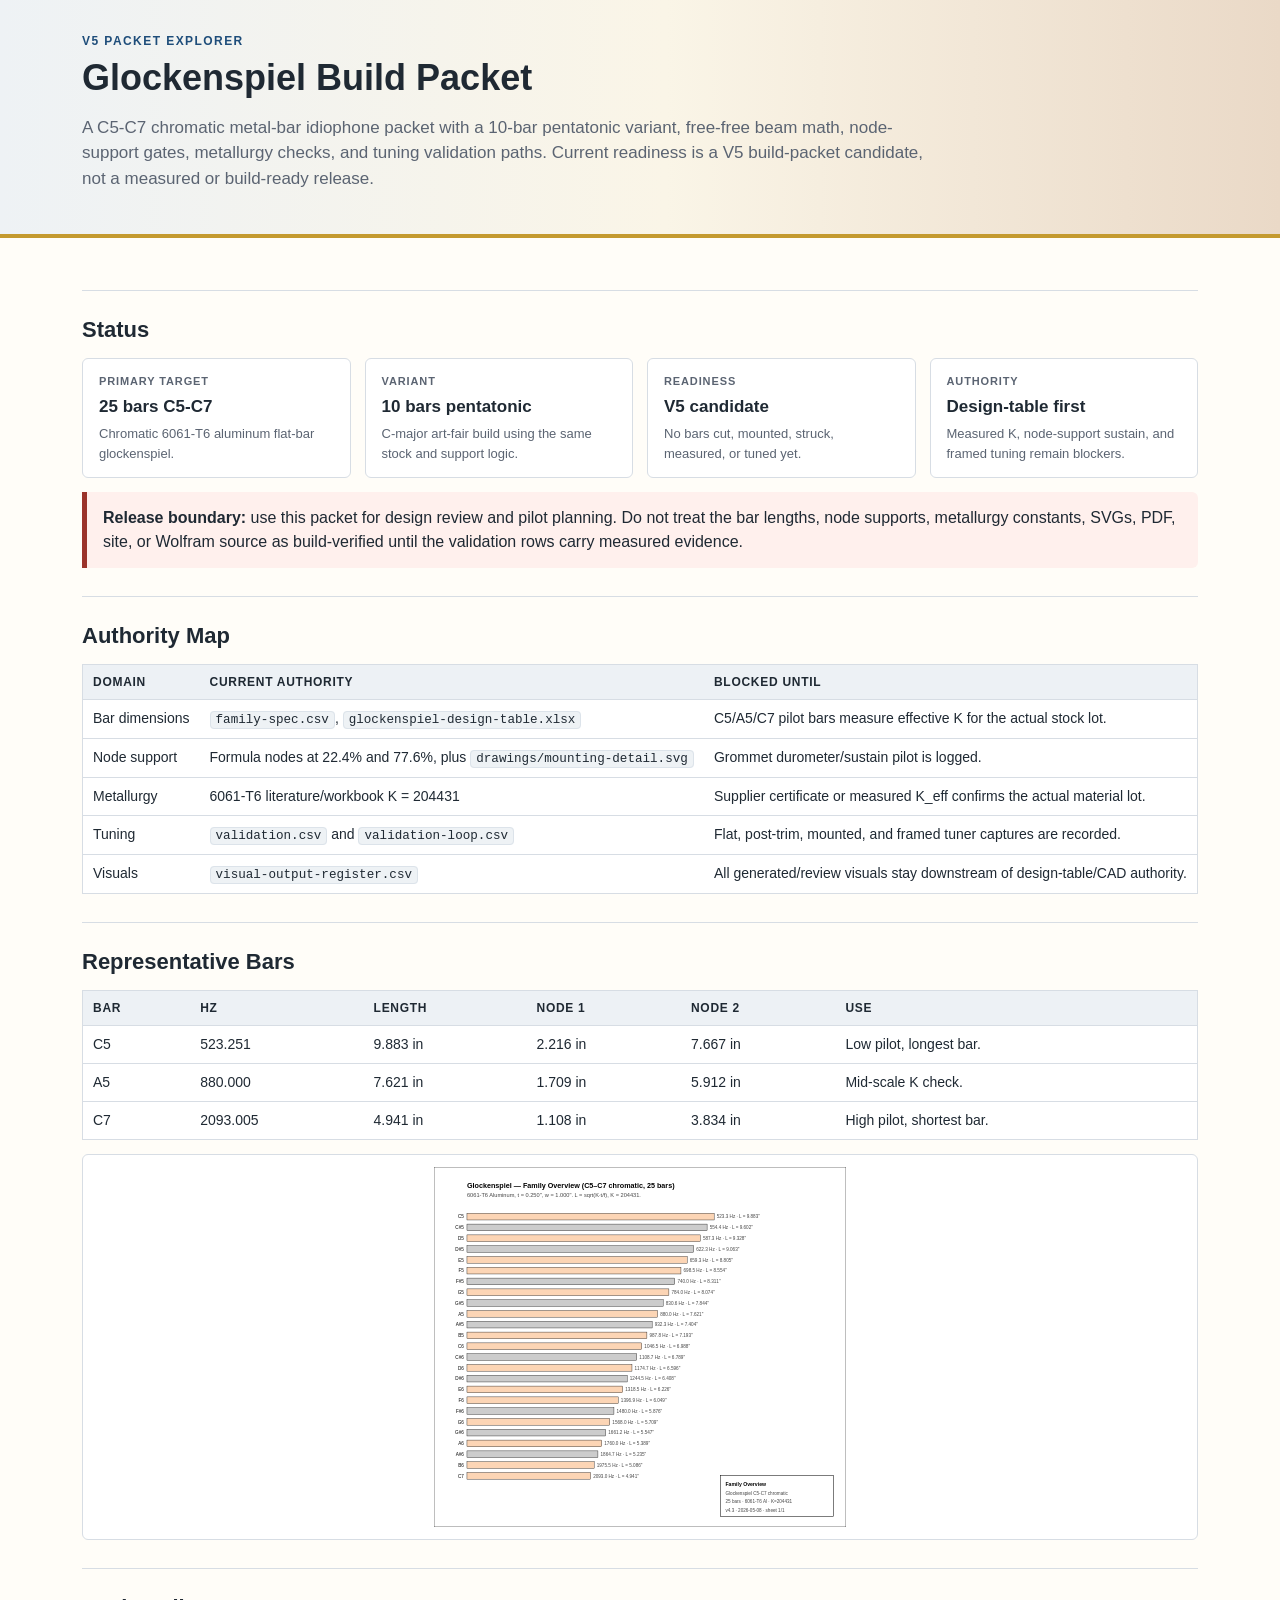
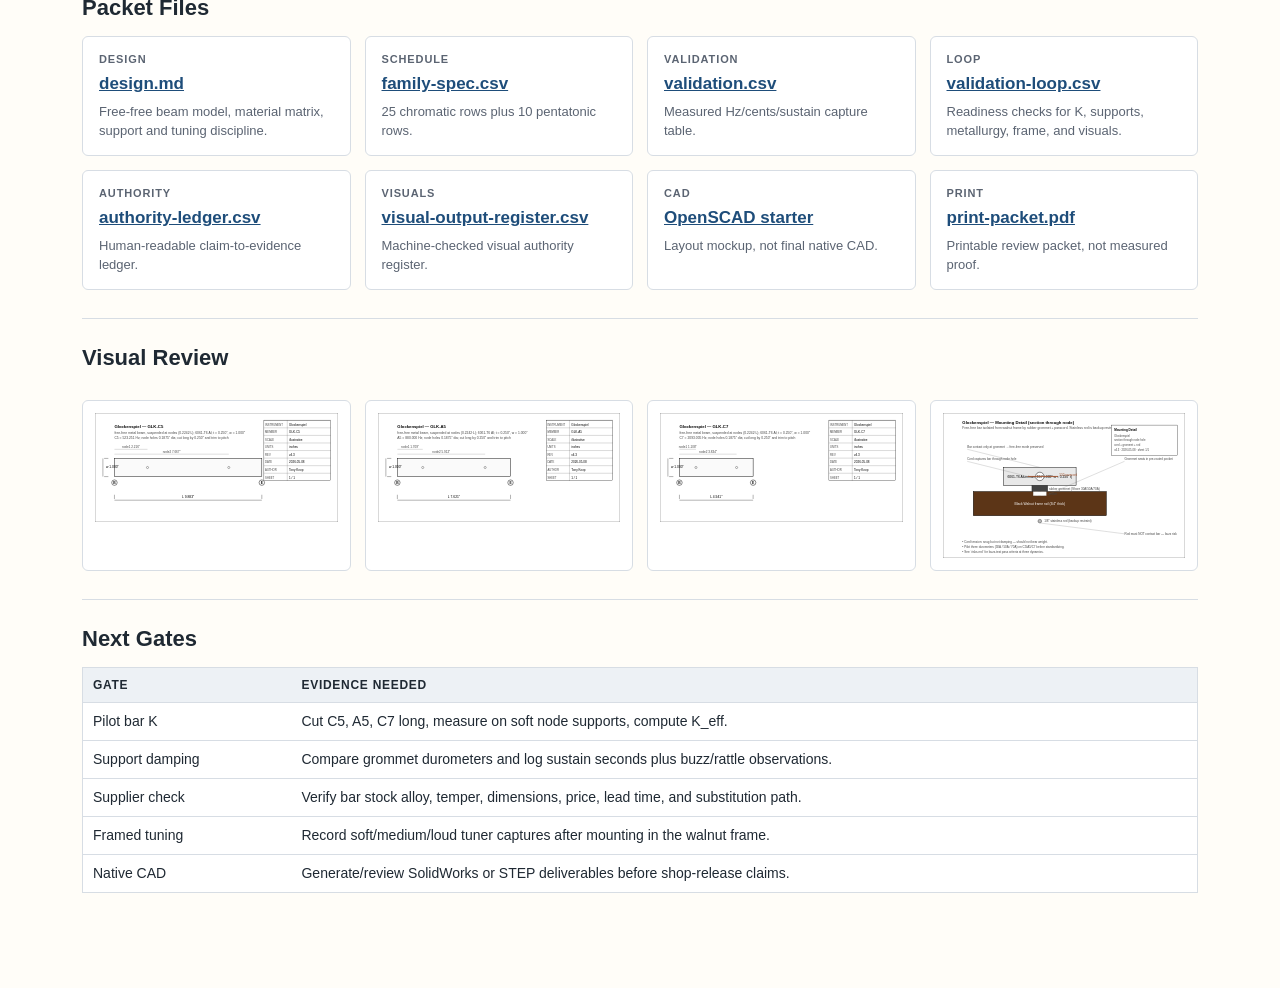
==== explorer.html @ 5a08bd60 "Add glockenspiel V5 explorer gates" ====
<!doctype html>
<html lang="en">
<head>
<meta charset="utf-8">
<meta name="viewport" content="width=device-width, initial-scale=1">
<title>Glockenspiel V5 Packet Explorer</title>
<style>
:root {
  --ink: #1f2933;
  --muted: #5b6472;
  --paper: #fffdf8;
  --panel: #ffffff;
  --line: #d7dde4;
  --blue: #1e4d7a;
  --gold: #c49a2f;
  --block: #9b332b;
}
* { box-sizing: border-box; }
body { margin: 0; background: var(--paper); color: var(--ink); font-family: Arial, Helvetica, sans-serif; line-height: 1.5; }
header { border-bottom: 4px solid var(--gold); background: linear-gradient(90deg, #eef2f5, #faf5e7 52%, #ead9c7); }
.hero { max-width: 1160px; margin: 0 auto; padding: 32px 22px 26px; }
.eyebrow { color: var(--blue); font-size: 12px; font-weight: 700; letter-spacing: .12em; text-transform: uppercase; }
h1 { margin: 8px 0 10px; font-size: 36px; line-height: 1.1; }
.lede { max-width: 860px; color: var(--muted); font-size: 17px; }
main { max-width: 1160px; margin: 0 auto; padding: 24px 22px 56px; }
section { margin-top: 28px; padding-top: 22px; border-top: 1px solid var(--line); }
h2 { margin: 0 0 12px; font-size: 22px; }
.grid { display: grid; grid-template-columns: repeat(auto-fit, minmax(240px, 1fr)); gap: 14px; }
.card { background: var(--panel); border: 1px solid var(--line); border-radius: 6px; padding: 14px 16px; }
.k { color: var(--muted); font-size: 11px; font-weight: 700; letter-spacing: .08em; text-transform: uppercase; }
.v { margin-top: 4px; font-size: 17px; font-weight: 700; }
.sub { display: block; margin-top: 5px; color: var(--muted); font-size: 13px; font-weight: 400; }
.callout { background: #fff7e4; border-left: 5px solid var(--gold); padding: 14px 16px; border-radius: 0 6px 6px 0; }
.block { border-left-color: var(--block); background: #fff0ed; }
table { width: 100%; border-collapse: collapse; background: var(--panel); border: 1px solid var(--line); }
th, td { padding: 8px 10px; border-bottom: 1px solid var(--line); text-align: left; vertical-align: top; font-size: 14px; }
th { background: #edf1f5; color: var(--ink); font-size: 12px; letter-spacing: .06em; text-transform: uppercase; }
code { background: #eef2f5; border: 1px solid #dce3ea; border-radius: 4px; padding: 1px 5px; font-size: .9em; }
a { color: var(--blue); }
.art { margin-top: 14px; background: var(--panel); border: 1px solid var(--line); border-radius: 6px; padding: 12px; }
.art img { display: block; width: 100%; max-height: 360px; object-fit: contain; }
@media (max-width: 720px) { h1 { font-size: 28px; } }
</style>
</head>
<body>
<header>
  <div class="hero">
    <div class="eyebrow">V5 packet explorer</div>
    <h1>Glockenspiel Build Packet</h1>
    <p class="lede">A C5-C7 chromatic metal-bar idiophone packet with a 10-bar pentatonic variant, free-free beam math, node-support gates, metallurgy checks, and tuning validation paths. Current readiness is a V5 build-packet candidate, not a measured or build-ready release.</p>
  </div>
</header>

<main>
  <section>
    <h2>Status</h2>
    <div class="grid">
      <div class="card"><div class="k">Primary target</div><div class="v">25 bars C5-C7<span class="sub">Chromatic 6061-T6 aluminum flat-bar glockenspiel.</span></div></div>
      <div class="card"><div class="k">Variant</div><div class="v">10 bars pentatonic<span class="sub">C-major art-fair build using the same stock and support logic.</span></div></div>
      <div class="card"><div class="k">Readiness</div><div class="v">V5 candidate<span class="sub">No bars cut, mounted, struck, measured, or tuned yet.</span></div></div>
      <div class="card"><div class="k">Authority</div><div class="v">Design-table first<span class="sub">Measured K, node-support sustain, and framed tuning remain blockers.</span></div></div>
    </div>
    <div class="callout block" style="margin-top:14px">
      <strong>Release boundary:</strong> use this packet for design review and pilot planning. Do not treat the bar lengths, node supports, metallurgy constants, SVGs, PDF, site, or Wolfram source as build-verified until the validation rows carry measured evidence.
    </div>
  </section>

  <section>
    <h2>Authority Map</h2>
    <table>
      <thead><tr><th>Domain</th><th>Current authority</th><th>Blocked until</th></tr></thead>
      <tbody>
        <tr><td>Bar dimensions</td><td><code>family-spec.csv</code>, <code>glockenspiel-design-table.xlsx</code></td><td>C5/A5/C7 pilot bars measure effective K for the actual stock lot.</td></tr>
        <tr><td>Node support</td><td>Formula nodes at 22.4% and 77.6%, plus <code>drawings/mounting-detail.svg</code></td><td>Grommet durometer/sustain pilot is logged.</td></tr>
        <tr><td>Metallurgy</td><td>6061-T6 literature/workbook K = 204431</td><td>Supplier certificate or measured K_eff confirms the actual material lot.</td></tr>
        <tr><td>Tuning</td><td><code>validation.csv</code> and <code>validation-loop.csv</code></td><td>Flat, post-trim, mounted, and framed tuner captures are recorded.</td></tr>
        <tr><td>Visuals</td><td><code>visual-output-register.csv</code></td><td>All generated/review visuals stay downstream of design-table/CAD authority.</td></tr>
      </tbody>
    </table>
  </section>

  <section>
    <h2>Representative Bars</h2>
    <table>
      <thead><tr><th>Bar</th><th>Hz</th><th>Length</th><th>Node 1</th><th>Node 2</th><th>Use</th></tr></thead>
      <tbody>
        <tr><td>C5</td><td>523.251</td><td>9.883 in</td><td>2.216 in</td><td>7.667 in</td><td>Low pilot, longest bar.</td></tr>
        <tr><td>A5</td><td>880.000</td><td>7.621 in</td><td>1.709 in</td><td>5.912 in</td><td>Mid-scale K check.</td></tr>
        <tr><td>C7</td><td>2093.005</td><td>4.941 in</td><td>1.108 in</td><td>3.834 in</td><td>High pilot, shortest bar.</td></tr>
      </tbody>
    </table>
    <div class="art"><img src="drawings/family-overview.svg" alt="Glockenspiel family overview drawing"></div>
  </section>

  <section>
    <h2>Packet Files</h2>
    <div class="grid">
      <div class="card"><div class="k">Design</div><div class="v"><a href="design.md">design.md</a><span class="sub">Free-free beam model, material matrix, support and tuning discipline.</span></div></div>
      <div class="card"><div class="k">Schedule</div><div class="v"><a href="family-spec.csv">family-spec.csv</a><span class="sub">25 chromatic rows plus 10 pentatonic rows.</span></div></div>
      <div class="card"><div class="k">Validation</div><div class="v"><a href="validation.csv">validation.csv</a><span class="sub">Measured Hz/cents/sustain capture table.</span></div></div>
      <div class="card"><div class="k">Loop</div><div class="v"><a href="validation-loop.csv">validation-loop.csv</a><span class="sub">Readiness checks for K, supports, metallurgy, frame, and visuals.</span></div></div>
      <div class="card"><div class="k">Authority</div><div class="v"><a href="authority-ledger.csv">authority-ledger.csv</a><span class="sub">Human-readable claim-to-evidence ledger.</span></div></div>
      <div class="card"><div class="k">Visuals</div><div class="v"><a href="visual-output-register.csv">visual-output-register.csv</a><span class="sub">Machine-checked visual authority register.</span></div></div>
      <div class="card"><div class="k">CAD</div><div class="v"><a href="cad/glockenspiel-master.scad">OpenSCAD starter</a><span class="sub">Layout mockup, not final native CAD.</span></div></div>
      <div class="card"><div class="k">Print</div><div class="v"><a href="print-packet.pdf">print-packet.pdf</a><span class="sub">Printable review packet, not measured proof.</span></div></div>
    </div>
  </section>

  <section>
    <h2>Visual Review</h2>
    <div class="grid">
      <div class="art"><img src="drawings/GLK-C5-body.svg" alt="C5 pilot bar drawing"></div>
      <div class="art"><img src="drawings/GLK-A5-body.svg" alt="A5 pilot bar drawing"></div>
      <div class="art"><img src="drawings/GLK-C7-body.svg" alt="C7 pilot bar drawing"></div>
      <div class="art"><img src="drawings/mounting-detail.svg" alt="Node support mounting detail"></div>
    </div>
  </section>

  <section>
    <h2>Next Gates</h2>
    <table>
      <thead><tr><th>Gate</th><th>Evidence needed</th></tr></thead>
      <tbody>
        <tr><td>Pilot bar K</td><td>Cut C5, A5, C7 long, measure on soft node supports, compute K_eff.</td></tr>
        <tr><td>Support damping</td><td>Compare grommet durometers and log sustain seconds plus buzz/rattle observations.</td></tr>
        <tr><td>Supplier check</td><td>Verify bar stock alloy, temper, dimensions, price, lead time, and substitution path.</td></tr>
        <tr><td>Framed tuning</td><td>Record soft/medium/loud tuner captures after mounting in the walnut frame.</td></tr>
        <tr><td>Native CAD</td><td>Generate/review SolidWorks or STEP deliverables before shop-release claims.</td></tr>
      </tbody>
    </table>
  </section>
</main>
</body>
</html>
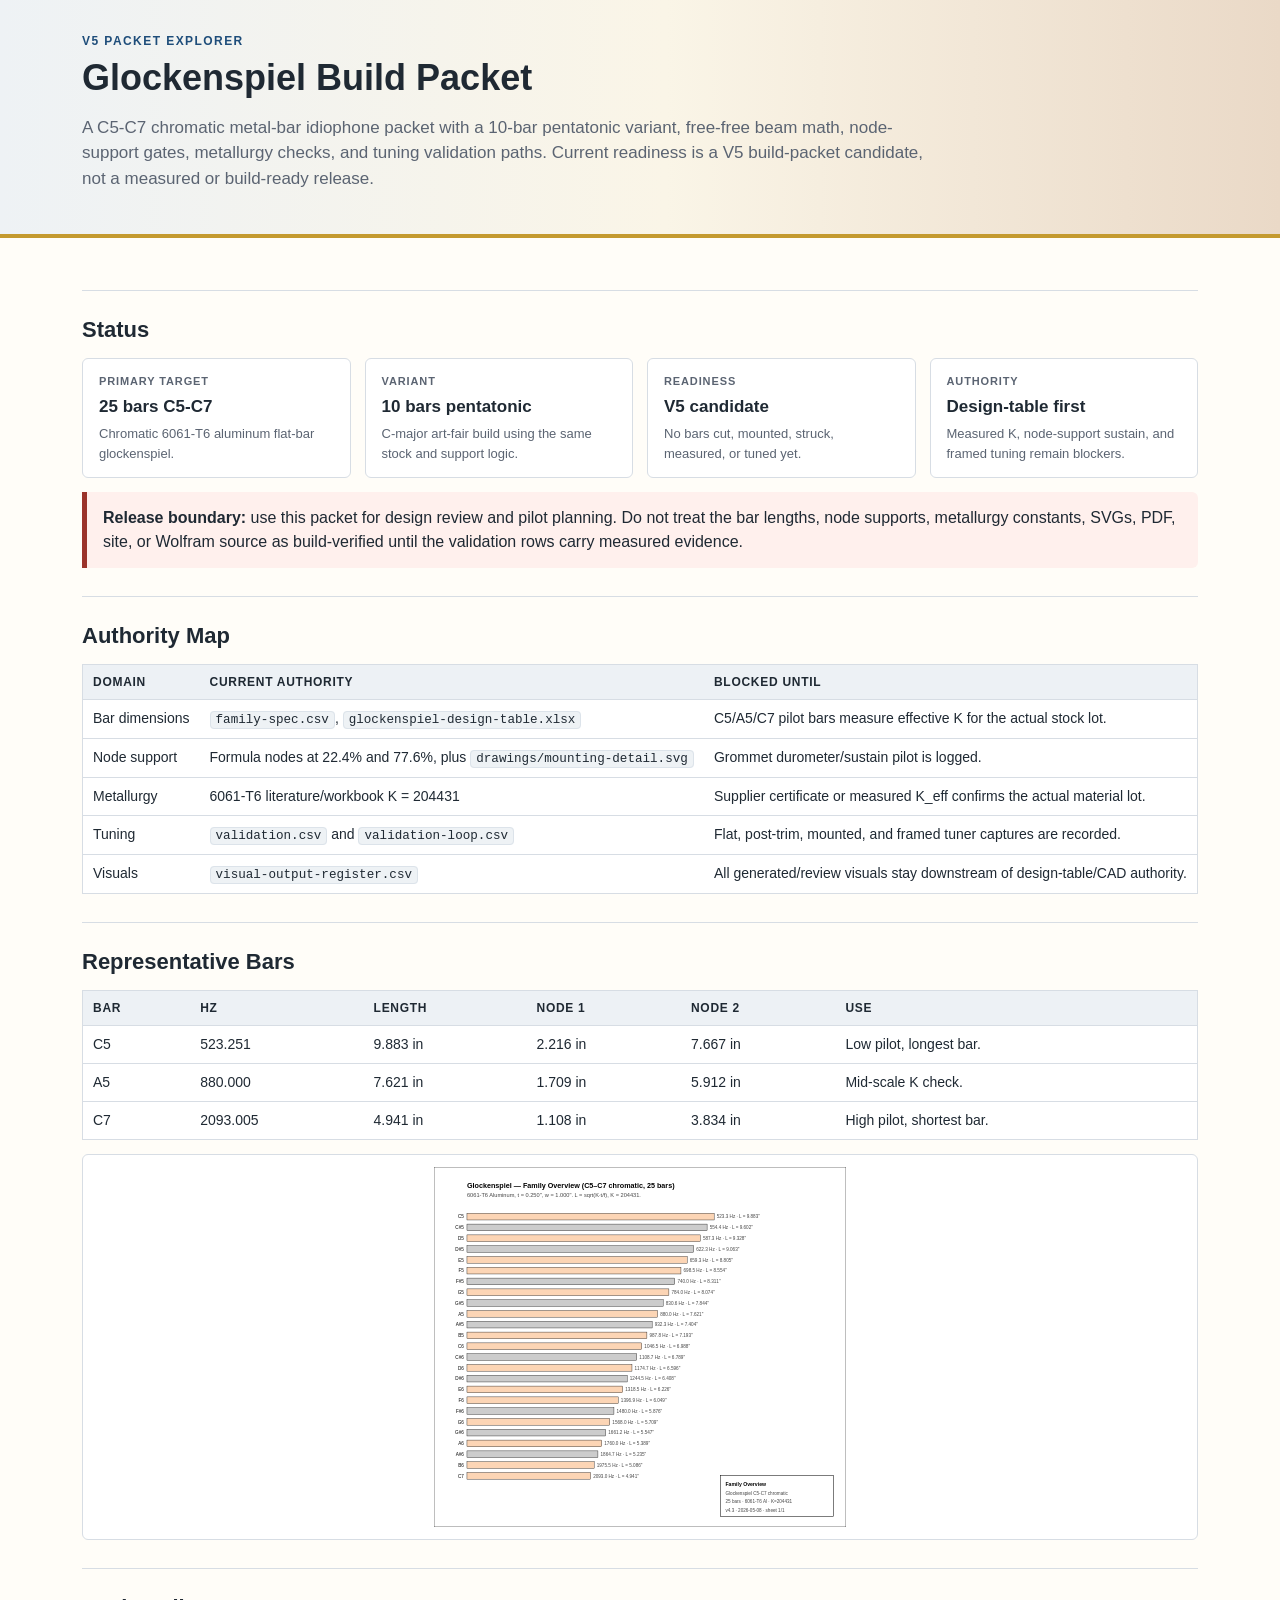
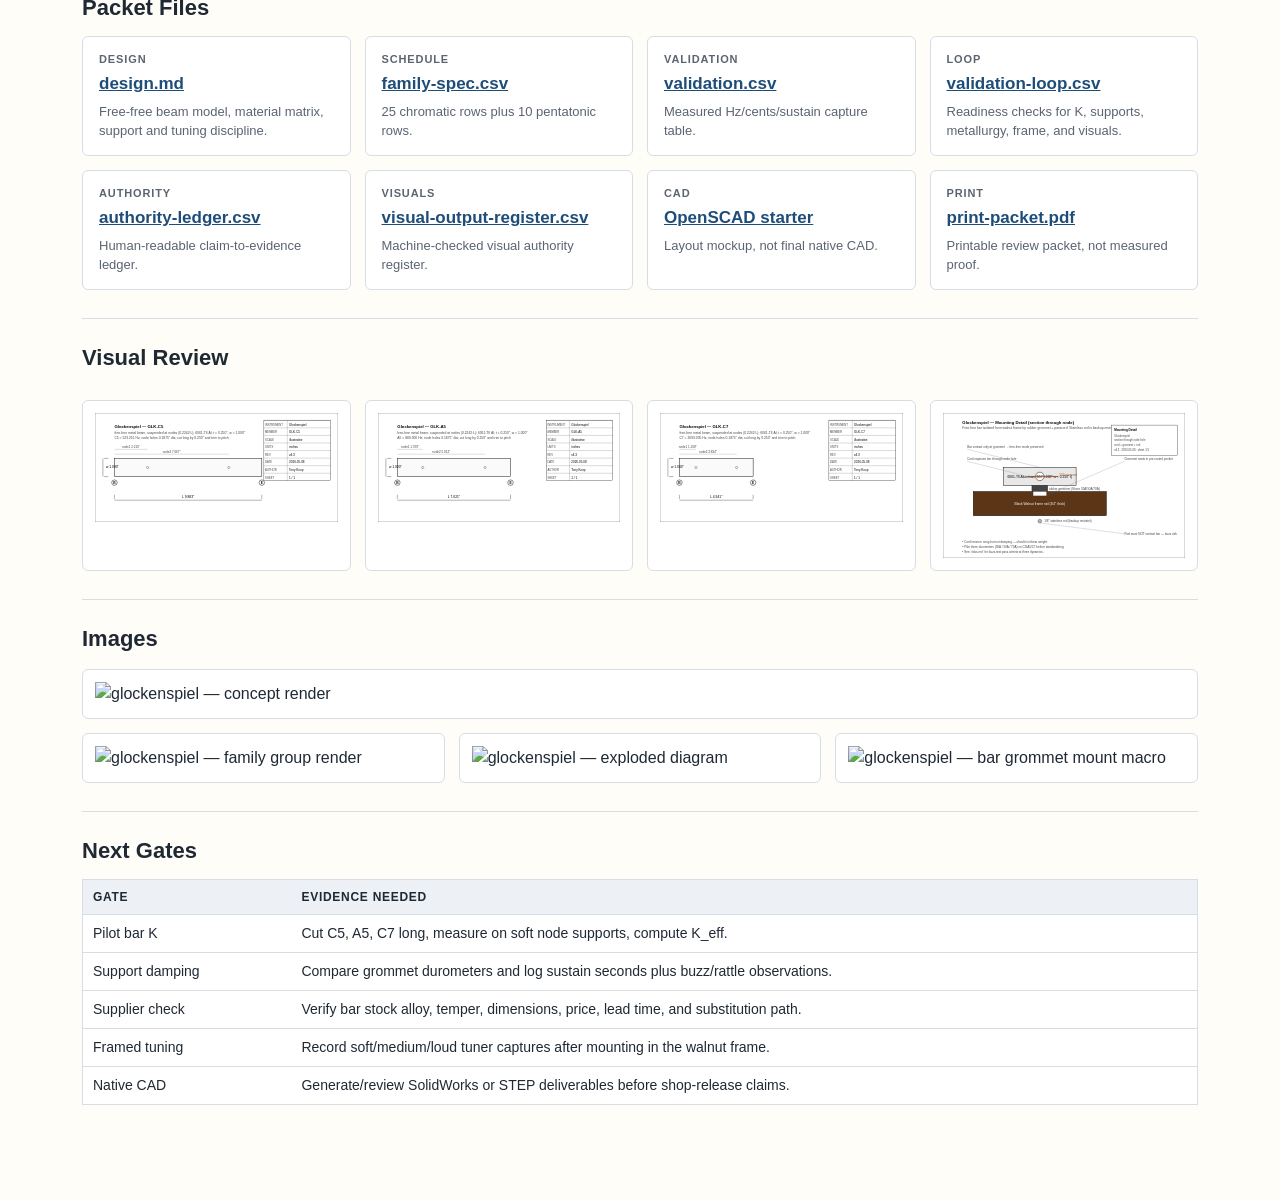
==== commit 3b7d969d: "Add image-gen concept prompt; wire explorer images Co-Authored-By: Claude Opus 4.8 (1M context) <nor" ====
--- a/explorer.html
+++ b/explorer.html
@@ -116,6 +116,16 @@
     </div>
   </section>
 
+  <section id="images">
+    <h2>Images</h2>
+    <div class="art"><img src="images/hero-render.png" alt="glockenspiel — concept render" loading="lazy"></div>
+    <div class="grid">
+      <div class="art"><img src="images/family-group.png" alt="glockenspiel — family group render" loading="lazy"></div>
+      <div class="art"><img src="images/exploded-diagram.png" alt="glockenspiel — exploded diagram" loading="lazy"></div>
+      <div class="art"><img src="images/macro/bar-grommet-mount.png" alt="glockenspiel — bar grommet mount macro" loading="lazy"></div>
+    </div>
+  </section>
+
   <section>
     <h2>Next Gates</h2>
     <table>
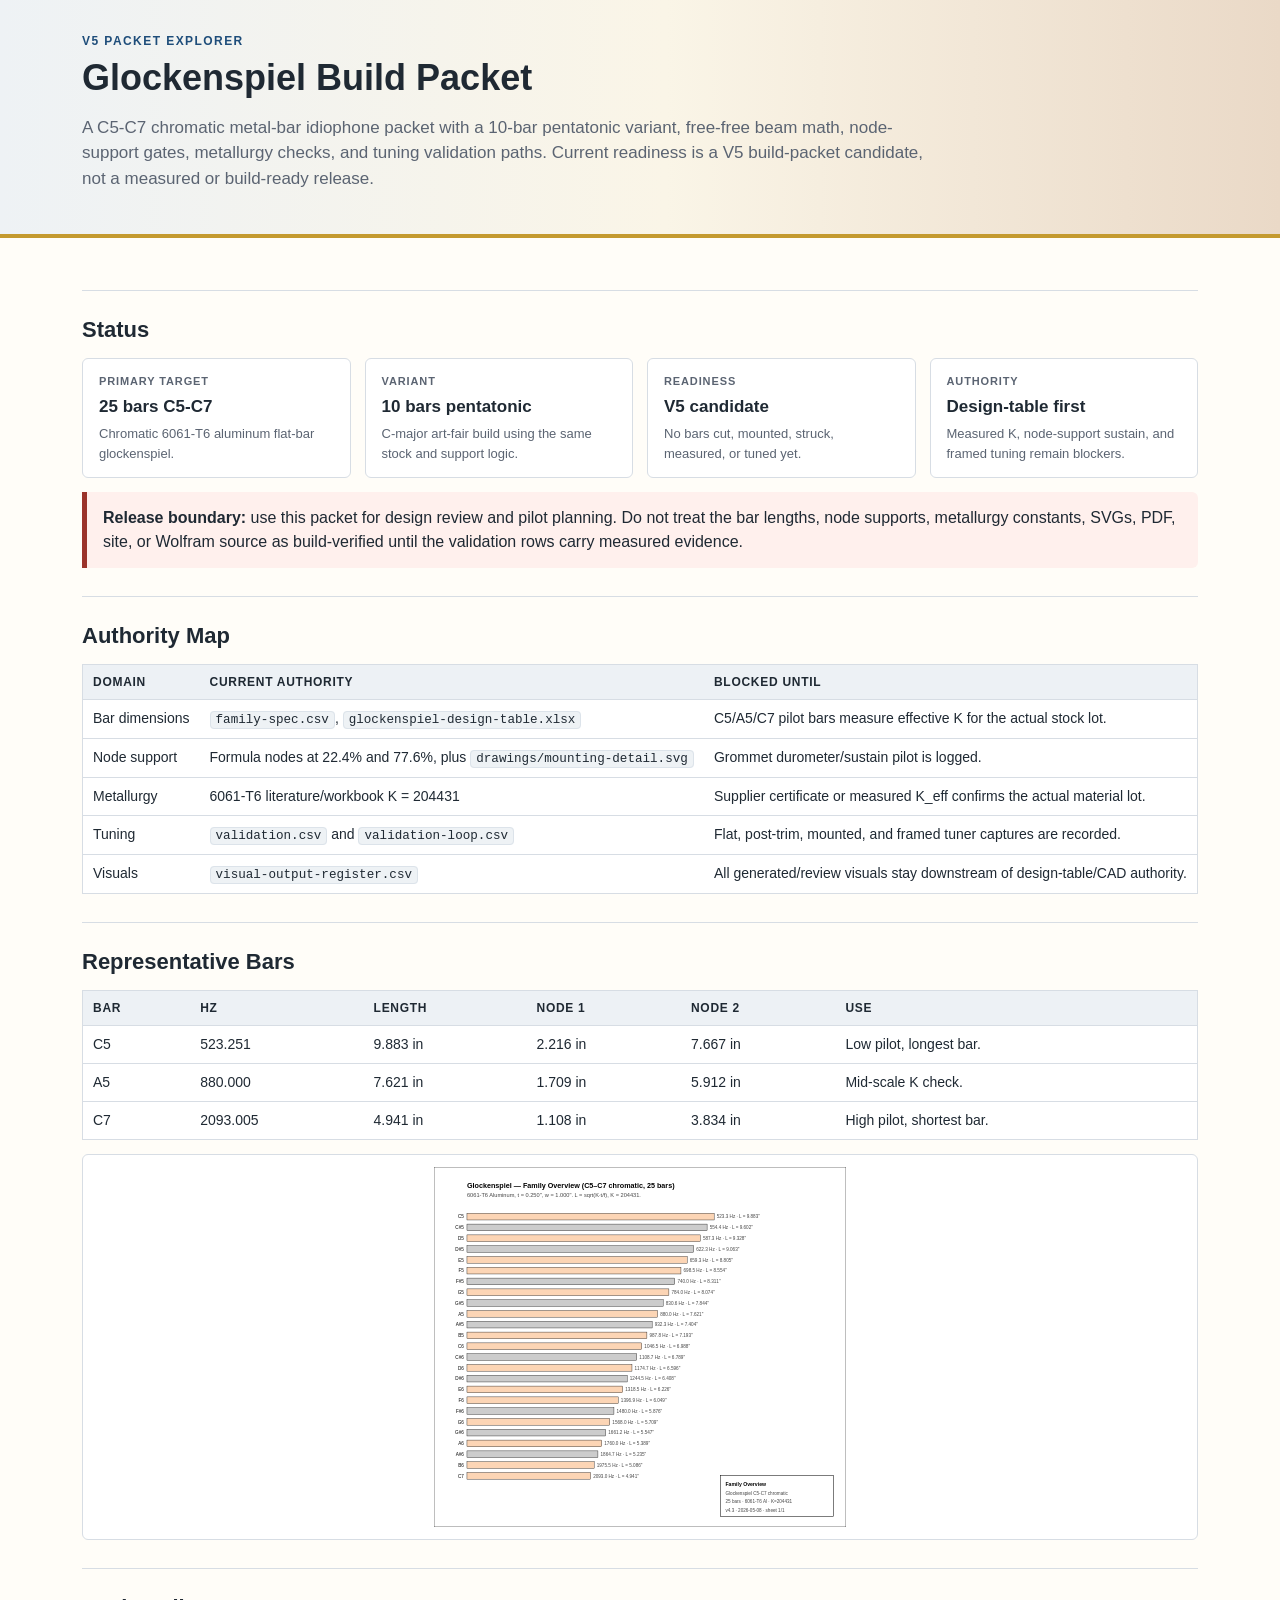
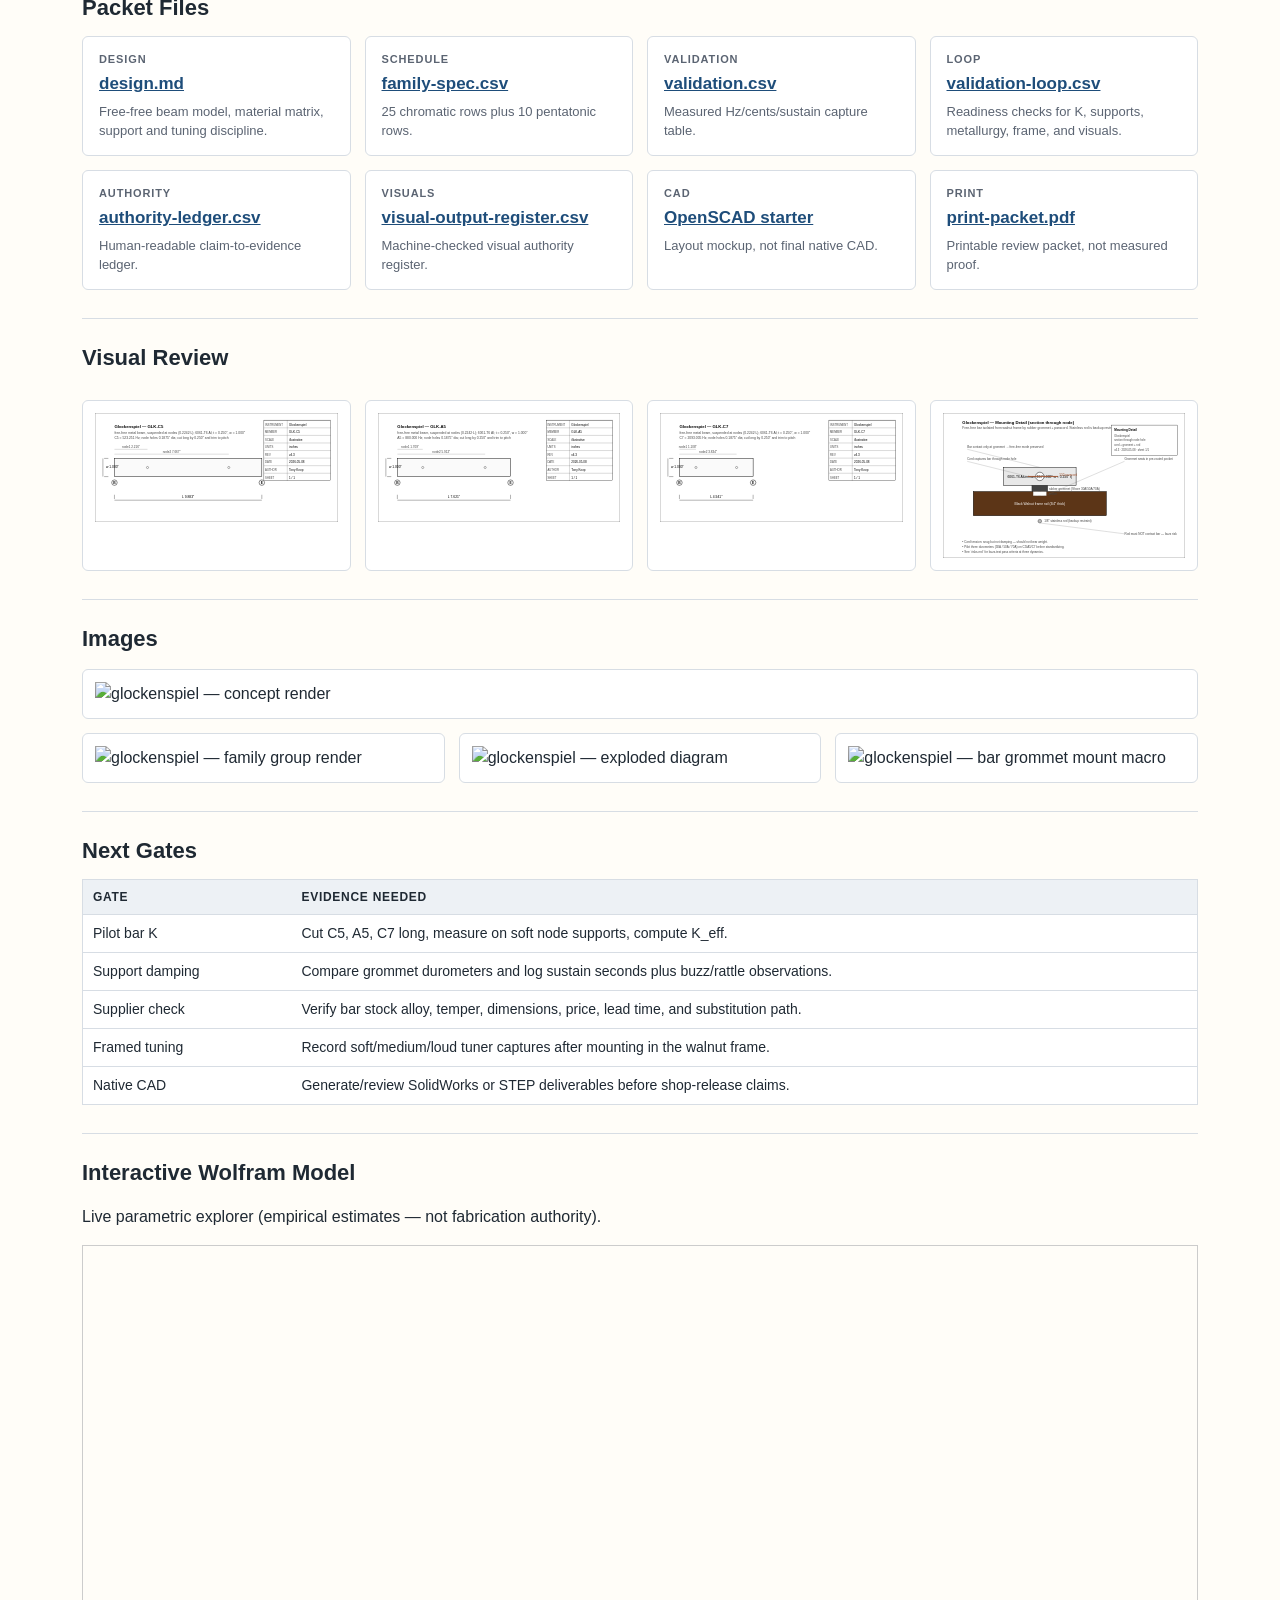
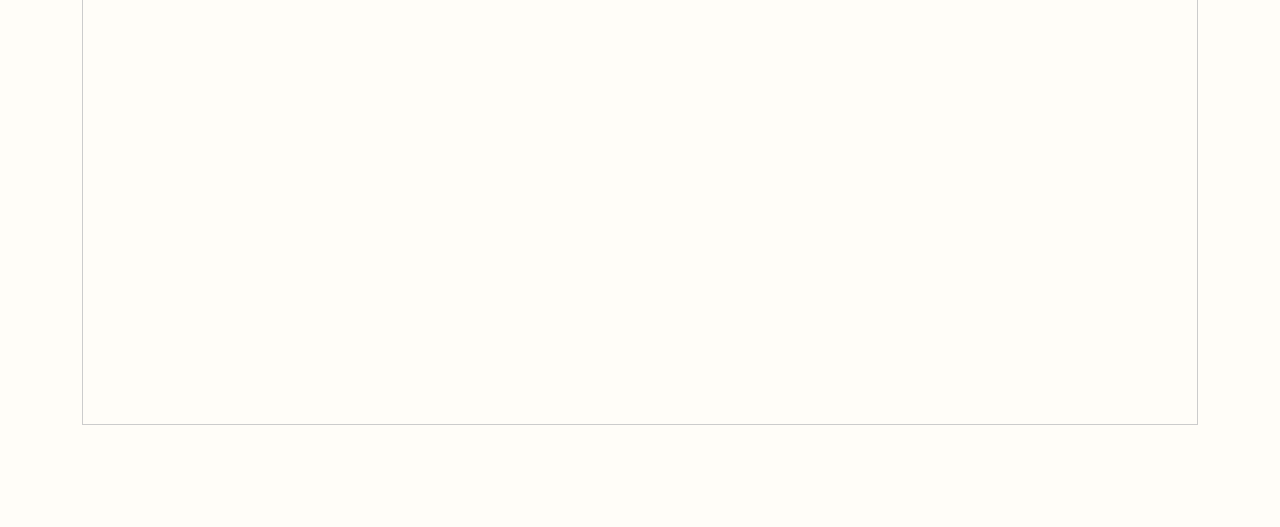
==== commit d3d1ae81: "Add deployable Wolfram interactive model + wire live explorer embed Model returns a bare Manipulate " ====
--- a/explorer.html
+++ b/explorer.html
@@ -139,6 +139,12 @@
       </tbody>
     </table>
   </section>
+
+<section id="wolfram-interactive">
+  <h2>Interactive Wolfram Model</h2>
+  <p>Live parametric explorer (empirical estimates &mdash; not fabrication authority).</p>
+  <iframe src="https://www.wolframcloud.com/obj/wrfcoin/Musical_Instruments/idiophones/glockenspiel/glockenspiel-interactive" style="width:100%;height:780px;border:1px solid #ccc;" loading="lazy"></iframe>
+</section>
 </main>
 </body>
 </html>
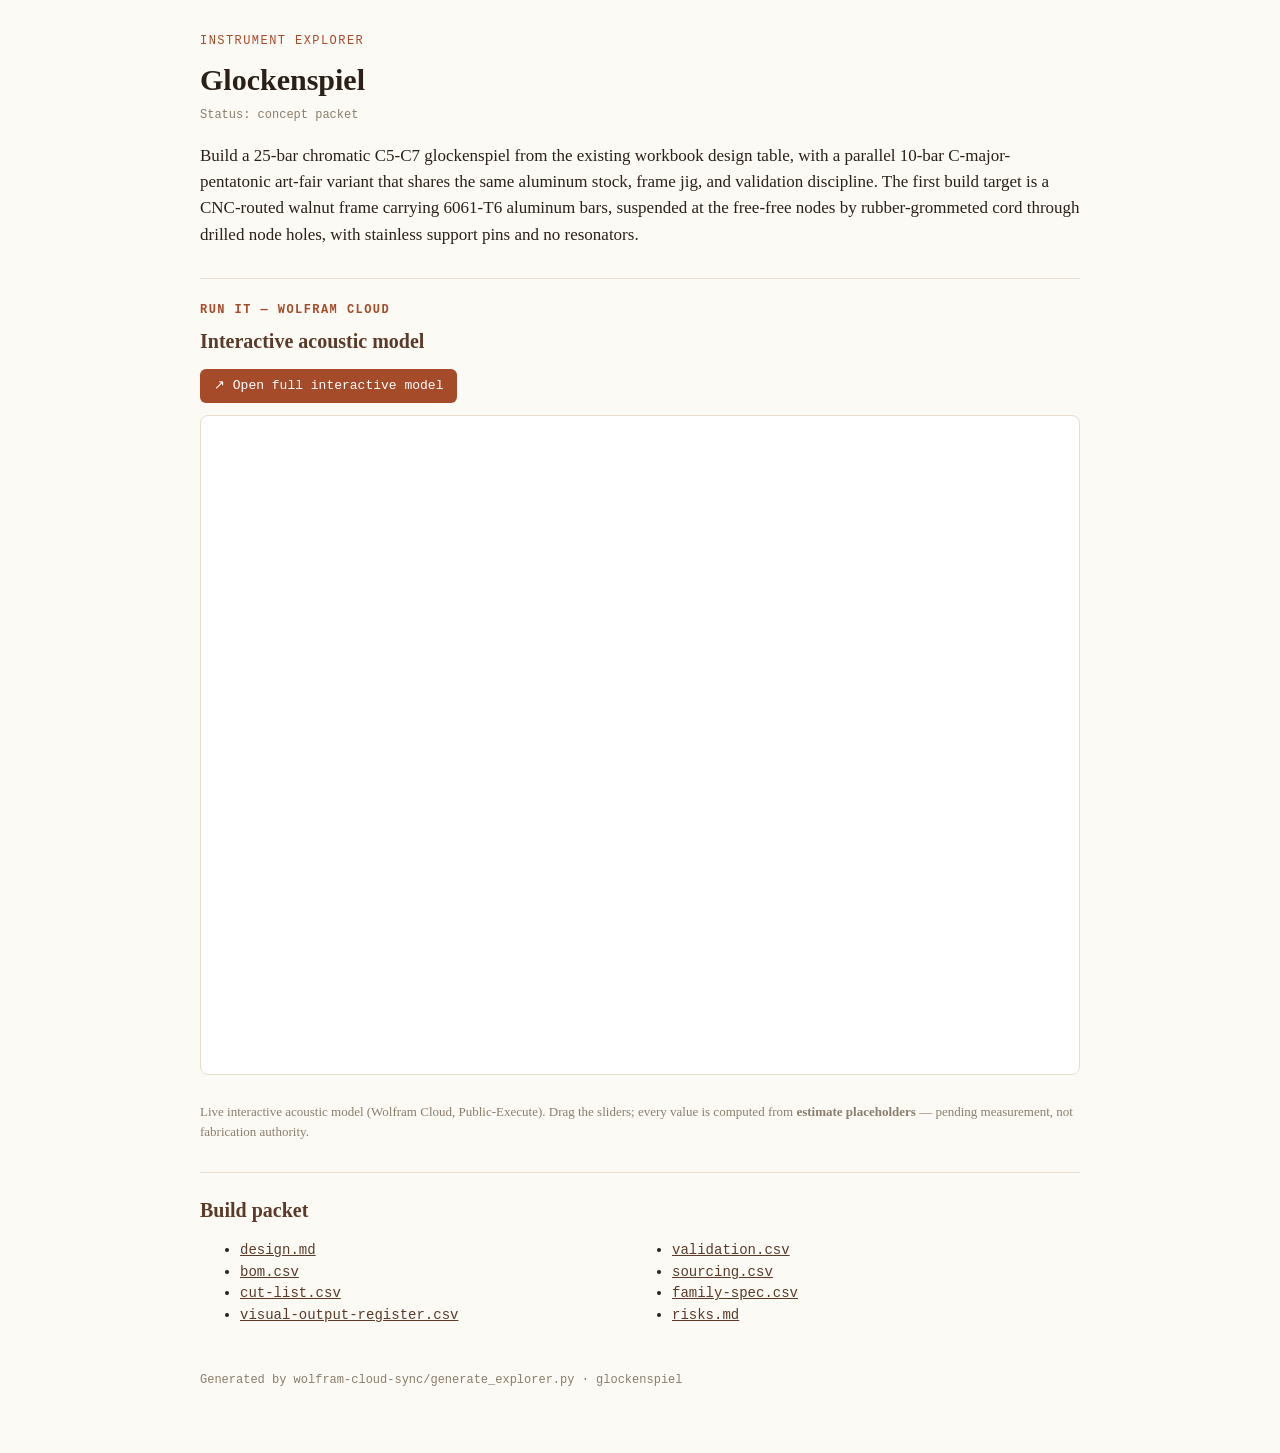
==== commit 1d42ea99: "feat: wolfram embeds + updated explorer.html (Refs #200)" ====
--- a/explorer.html
+++ b/explorer.html
@@ -1,150 +1,33 @@
 <!doctype html>
-<html lang="en">
-<head>
-<meta charset="utf-8">
+<html lang="en"><head><meta charset="utf-8">
 <meta name="viewport" content="width=device-width, initial-scale=1">
-<title>Glockenspiel V5 Packet Explorer</title>
+<title>Glockenspiel — Explorer</title>
 <style>
-:root {
-  --ink: #1f2933;
-  --muted: #5b6472;
-  --paper: #fffdf8;
-  --panel: #ffffff;
-  --line: #d7dde4;
-  --blue: #1e4d7a;
-  --gold: #c49a2f;
-  --block: #9b332b;
-}
-* { box-sizing: border-box; }
-body { margin: 0; background: var(--paper); color: var(--ink); font-family: Arial, Helvetica, sans-serif; line-height: 1.5; }
-header { border-bottom: 4px solid var(--gold); background: linear-gradient(90deg, #eef2f5, #faf5e7 52%, #ead9c7); }
-.hero { max-width: 1160px; margin: 0 auto; padding: 32px 22px 26px; }
-.eyebrow { color: var(--blue); font-size: 12px; font-weight: 700; letter-spacing: .12em; text-transform: uppercase; }
-h1 { margin: 8px 0 10px; font-size: 36px; line-height: 1.1; }
-.lede { max-width: 860px; color: var(--muted); font-size: 17px; }
-main { max-width: 1160px; margin: 0 auto; padding: 24px 22px 56px; }
-section { margin-top: 28px; padding-top: 22px; border-top: 1px solid var(--line); }
-h2 { margin: 0 0 12px; font-size: 22px; }
-.grid { display: grid; grid-template-columns: repeat(auto-fit, minmax(240px, 1fr)); gap: 14px; }
-.card { background: var(--panel); border: 1px solid var(--line); border-radius: 6px; padding: 14px 16px; }
-.k { color: var(--muted); font-size: 11px; font-weight: 700; letter-spacing: .08em; text-transform: uppercase; }
-.v { margin-top: 4px; font-size: 17px; font-weight: 700; }
-.sub { display: block; margin-top: 5px; color: var(--muted); font-size: 13px; font-weight: 400; }
-.callout { background: #fff7e4; border-left: 5px solid var(--gold); padding: 14px 16px; border-radius: 0 6px 6px 0; }
-.block { border-left-color: var(--block); background: #fff0ed; }
-table { width: 100%; border-collapse: collapse; background: var(--panel); border: 1px solid var(--line); }
-th, td { padding: 8px 10px; border-bottom: 1px solid var(--line); text-align: left; vertical-align: top; font-size: 14px; }
-th { background: #edf1f5; color: var(--ink); font-size: 12px; letter-spacing: .06em; text-transform: uppercase; }
-code { background: #eef2f5; border: 1px solid #dce3ea; border-radius: 4px; padding: 1px 5px; font-size: .9em; }
-a { color: var(--blue); }
-.art { margin-top: 14px; background: var(--panel); border: 1px solid var(--line); border-radius: 6px; padding: 12px; }
-.art img { display: block; width: 100%; max-height: 360px; object-fit: contain; }
-@media (max-width: 720px) { h1 { font-size: 28px; } }
-</style>
-</head>
-<body>
-<header>
-  <div class="hero">
-    <div class="eyebrow">V5 packet explorer</div>
-    <h1>Glockenspiel Build Packet</h1>
-    <p class="lede">A C5-C7 chromatic metal-bar idiophone packet with a 10-bar pentatonic variant, free-free beam math, node-support gates, metallurgy checks, and tuning validation paths. Current readiness is a V5 build-packet candidate, not a measured or build-ready release.</p>
-  </div>
-</header>
-
-<main>
-  <section>
-    <h2>Status</h2>
-    <div class="grid">
-      <div class="card"><div class="k">Primary target</div><div class="v">25 bars C5-C7<span class="sub">Chromatic 6061-T6 aluminum flat-bar glockenspiel.</span></div></div>
-      <div class="card"><div class="k">Variant</div><div class="v">10 bars pentatonic<span class="sub">C-major art-fair build using the same stock and support logic.</span></div></div>
-      <div class="card"><div class="k">Readiness</div><div class="v">V5 candidate<span class="sub">No bars cut, mounted, struck, measured, or tuned yet.</span></div></div>
-      <div class="card"><div class="k">Authority</div><div class="v">Design-table first<span class="sub">Measured K, node-support sustain, and framed tuning remain blockers.</span></div></div>
-    </div>
-    <div class="callout block" style="margin-top:14px">
-      <strong>Release boundary:</strong> use this packet for design review and pilot planning. Do not treat the bar lengths, node supports, metallurgy constants, SVGs, PDF, site, or Wolfram source as build-verified until the validation rows carry measured evidence.
-    </div>
-  </section>
-
-  <section>
-    <h2>Authority Map</h2>
-    <table>
-      <thead><tr><th>Domain</th><th>Current authority</th><th>Blocked until</th></tr></thead>
-      <tbody>
-        <tr><td>Bar dimensions</td><td><code>family-spec.csv</code>, <code>glockenspiel-design-table.xlsx</code></td><td>C5/A5/C7 pilot bars measure effective K for the actual stock lot.</td></tr>
-        <tr><td>Node support</td><td>Formula nodes at 22.4% and 77.6%, plus <code>drawings/mounting-detail.svg</code></td><td>Grommet durometer/sustain pilot is logged.</td></tr>
-        <tr><td>Metallurgy</td><td>6061-T6 literature/workbook K = 204431</td><td>Supplier certificate or measured K_eff confirms the actual material lot.</td></tr>
-        <tr><td>Tuning</td><td><code>validation.csv</code> and <code>validation-loop.csv</code></td><td>Flat, post-trim, mounted, and framed tuner captures are recorded.</td></tr>
-        <tr><td>Visuals</td><td><code>visual-output-register.csv</code></td><td>All generated/review visuals stay downstream of design-table/CAD authority.</td></tr>
-      </tbody>
-    </table>
-  </section>
-
-  <section>
-    <h2>Representative Bars</h2>
-    <table>
-      <thead><tr><th>Bar</th><th>Hz</th><th>Length</th><th>Node 1</th><th>Node 2</th><th>Use</th></tr></thead>
-      <tbody>
-        <tr><td>C5</td><td>523.251</td><td>9.883 in</td><td>2.216 in</td><td>7.667 in</td><td>Low pilot, longest bar.</td></tr>
-        <tr><td>A5</td><td>880.000</td><td>7.621 in</td><td>1.709 in</td><td>5.912 in</td><td>Mid-scale K check.</td></tr>
-        <tr><td>C7</td><td>2093.005</td><td>4.941 in</td><td>1.108 in</td><td>3.834 in</td><td>High pilot, shortest bar.</td></tr>
-      </tbody>
-    </table>
-    <div class="art"><img src="drawings/family-overview.svg" alt="Glockenspiel family overview drawing"></div>
-  </section>
-
-  <section>
-    <h2>Packet Files</h2>
-    <div class="grid">
-      <div class="card"><div class="k">Design</div><div class="v"><a href="design.md">design.md</a><span class="sub">Free-free beam model, material matrix, support and tuning discipline.</span></div></div>
-      <div class="card"><div class="k">Schedule</div><div class="v"><a href="family-spec.csv">family-spec.csv</a><span class="sub">25 chromatic rows plus 10 pentatonic rows.</span></div></div>
-      <div class="card"><div class="k">Validation</div><div class="v"><a href="validation.csv">validation.csv</a><span class="sub">Measured Hz/cents/sustain capture table.</span></div></div>
-      <div class="card"><div class="k">Loop</div><div class="v"><a href="validation-loop.csv">validation-loop.csv</a><span class="sub">Readiness checks for K, supports, metallurgy, frame, and visuals.</span></div></div>
-      <div class="card"><div class="k">Authority</div><div class="v"><a href="authority-ledger.csv">authority-ledger.csv</a><span class="sub">Human-readable claim-to-evidence ledger.</span></div></div>
-      <div class="card"><div class="k">Visuals</div><div class="v"><a href="visual-output-register.csv">visual-output-register.csv</a><span class="sub">Machine-checked visual authority register.</span></div></div>
-      <div class="card"><div class="k">CAD</div><div class="v"><a href="cad/glockenspiel-master.scad">OpenSCAD starter</a><span class="sub">Layout mockup, not final native CAD.</span></div></div>
-      <div class="card"><div class="k">Print</div><div class="v"><a href="print-packet.pdf">print-packet.pdf</a><span class="sub">Printable review packet, not measured proof.</span></div></div>
-    </div>
-  </section>
-
-  <section>
-    <h2>Visual Review</h2>
-    <div class="grid">
-      <div class="art"><img src="drawings/GLK-C5-body.svg" alt="C5 pilot bar drawing"></div>
-      <div class="art"><img src="drawings/GLK-A5-body.svg" alt="A5 pilot bar drawing"></div>
-      <div class="art"><img src="drawings/GLK-C7-body.svg" alt="C7 pilot bar drawing"></div>
-      <div class="art"><img src="drawings/mounting-detail.svg" alt="Node support mounting detail"></div>
-    </div>
-  </section>
-
-  <section id="images">
-    <h2>Images</h2>
-    <div class="art"><img src="images/hero-render.png" alt="glockenspiel — concept render" loading="lazy"></div>
-    <div class="grid">
-      <div class="art"><img src="images/family-group.png" alt="glockenspiel — family group render" loading="lazy"></div>
-      <div class="art"><img src="images/exploded-diagram.png" alt="glockenspiel — exploded diagram" loading="lazy"></div>
-      <div class="art"><img src="images/macro/bar-grommet-mount.png" alt="glockenspiel — bar grommet mount macro" loading="lazy"></div>
-    </div>
-  </section>
-
-  <section>
-    <h2>Next Gates</h2>
-    <table>
-      <thead><tr><th>Gate</th><th>Evidence needed</th></tr></thead>
-      <tbody>
-        <tr><td>Pilot bar K</td><td>Cut C5, A5, C7 long, measure on soft node supports, compute K_eff.</td></tr>
-        <tr><td>Support damping</td><td>Compare grommet durometers and log sustain seconds plus buzz/rattle observations.</td></tr>
-        <tr><td>Supplier check</td><td>Verify bar stock alloy, temper, dimensions, price, lead time, and substitution path.</td></tr>
-        <tr><td>Framed tuning</td><td>Record soft/medium/loud tuner captures after mounting in the walnut frame.</td></tr>
-        <tr><td>Native CAD</td><td>Generate/review SolidWorks or STEP deliverables before shop-release claims.</td></tr>
-      </tbody>
-    </table>
-  </section>
-
-<section id="wolfram-interactive">
-  <h2>Interactive Wolfram Model</h2>
-  <p>Live parametric explorer (empirical estimates &mdash; not fabrication authority).</p>
-  <iframe src="https://www.wolframcloud.com/obj/wrfcoin/Musical_Instruments/idiophones/glockenspiel/glockenspiel-interactive" style="width:100%;height:780px;border:1px solid #ccc;" loading="lazy"></iframe>
+:root{--ink:#2a2018;--walnut:#5b3a29;--accent:#a64b2a;--rule:#e7ddcc;--paper:#fcfaf5;--muted:#8a7d6b;--mono:ui-monospace,Menlo,monospace;--serif:Georgia,'Times New Roman',serif}
+*{box-sizing:border-box}body{margin:0;font-family:var(--serif);color:var(--ink);background:var(--paper);line-height:1.55}
+.wrap{max-width:920px;margin:0 auto;padding:32px 20px 64px}
+header h1{font-size:30px;margin:.2em 0 .1em}.eyebrow{font-family:var(--mono);font-size:12px;letter-spacing:.12em;text-transform:uppercase;color:var(--accent);display:block;margin-bottom:6px}
+.status{font-family:var(--mono);font-size:12px;color:var(--muted);margin:0 0 18px}
+section{margin:30px 0;padding-top:18px;border-top:1px solid var(--rule)}
+section h2{font-size:20px;color:var(--walnut);margin:.2em 0 .6em}
+p.intro{font-size:17px}
+.wf-frame{width:100%;height:660px;border:1px solid var(--rule);border-radius:8px;background:#fff;margin:6px 0}
+.wf-actions{margin:6px 0}
+.btn{display:inline-block;padding:7px 14px;border-radius:6px;text-decoration:none;font-family:var(--mono);font-size:13px;background:#efe7d8;color:var(--walnut)}
+.btn.primary{background:var(--accent);color:#fff}
+ul.files{font-family:var(--mono);font-size:14px;columns:2;gap:24px}
+ul.files a{color:var(--walnut)}
+.muted{color:var(--muted);font-size:13px}
+footer{margin-top:44px;color:var(--muted);font-size:12px;font-family:var(--mono)}
+</style></head>
+<body><div class="wrap">
+<header><span class="eyebrow">Instrument Explorer</span><h1>Glockenspiel</h1>
+<p class="status">Status: concept packet</p></header>
+<p class="intro">Build a 25-bar chromatic C5-C7 glockenspiel from the existing workbook design table, with a parallel 10-bar C-major-pentatonic art-fair variant that shares the same aluminum stock, frame jig, and validation discipline. The first build target is a CNC-routed walnut frame carrying 6061-T6 aluminum bars, suspended at the free-free nodes by rubber-grommeted cord through drilled node holes, with stainless support pins and no resonators.</p>
+<section id="wolfram"><h2><span class="eyebrow">Run it — Wolfram Cloud</span>Interactive acoustic model</h2>
+<div class="wf-actions"><a class="btn primary" href="https://www.wolframcloud.com/obj/wrfcoin/Musical_Instruments/idiophones/glockenspiel/glockenspiel-starter.wl" target="_blank" rel="noopener">&#8599; Open full interactive model</a></div><iframe class="wf-frame" src="https://www.wolframcloud.com/obj/wrfcoin/Musical_Instruments/idiophones/glockenspiel/glockenspiel-starter.wl" title="Interactive Wolfram model" loading="lazy"></iframe><p class="muted">Live interactive acoustic model (Wolfram Cloud, Public-Execute). Drag the sliders; every value is computed from <strong>estimate placeholders</strong> — pending measurement, not fabrication authority.</p>
 </section>
-</main>
-</body>
-</html>
+<section id="files"><h2>Build packet</h2>
+<ul class="files"><li><a href="design.md" target="_blank">design.md</a></li><li><a href="bom.csv" target="_blank">bom.csv</a></li><li><a href="cut-list.csv" target="_blank">cut-list.csv</a></li><li><a href="visual-output-register.csv" target="_blank">visual-output-register.csv</a></li><li><a href="validation.csv" target="_blank">validation.csv</a></li><li><a href="sourcing.csv" target="_blank">sourcing.csv</a></li><li><a href="family-spec.csv" target="_blank">family-spec.csv</a></li><li><a href="risks.md" target="_blank">risks.md</a></li></ul></section>
+<footer>Generated by wolfram-cloud-sync/generate_explorer.py · glockenspiel</footer>
+</div></body></html>
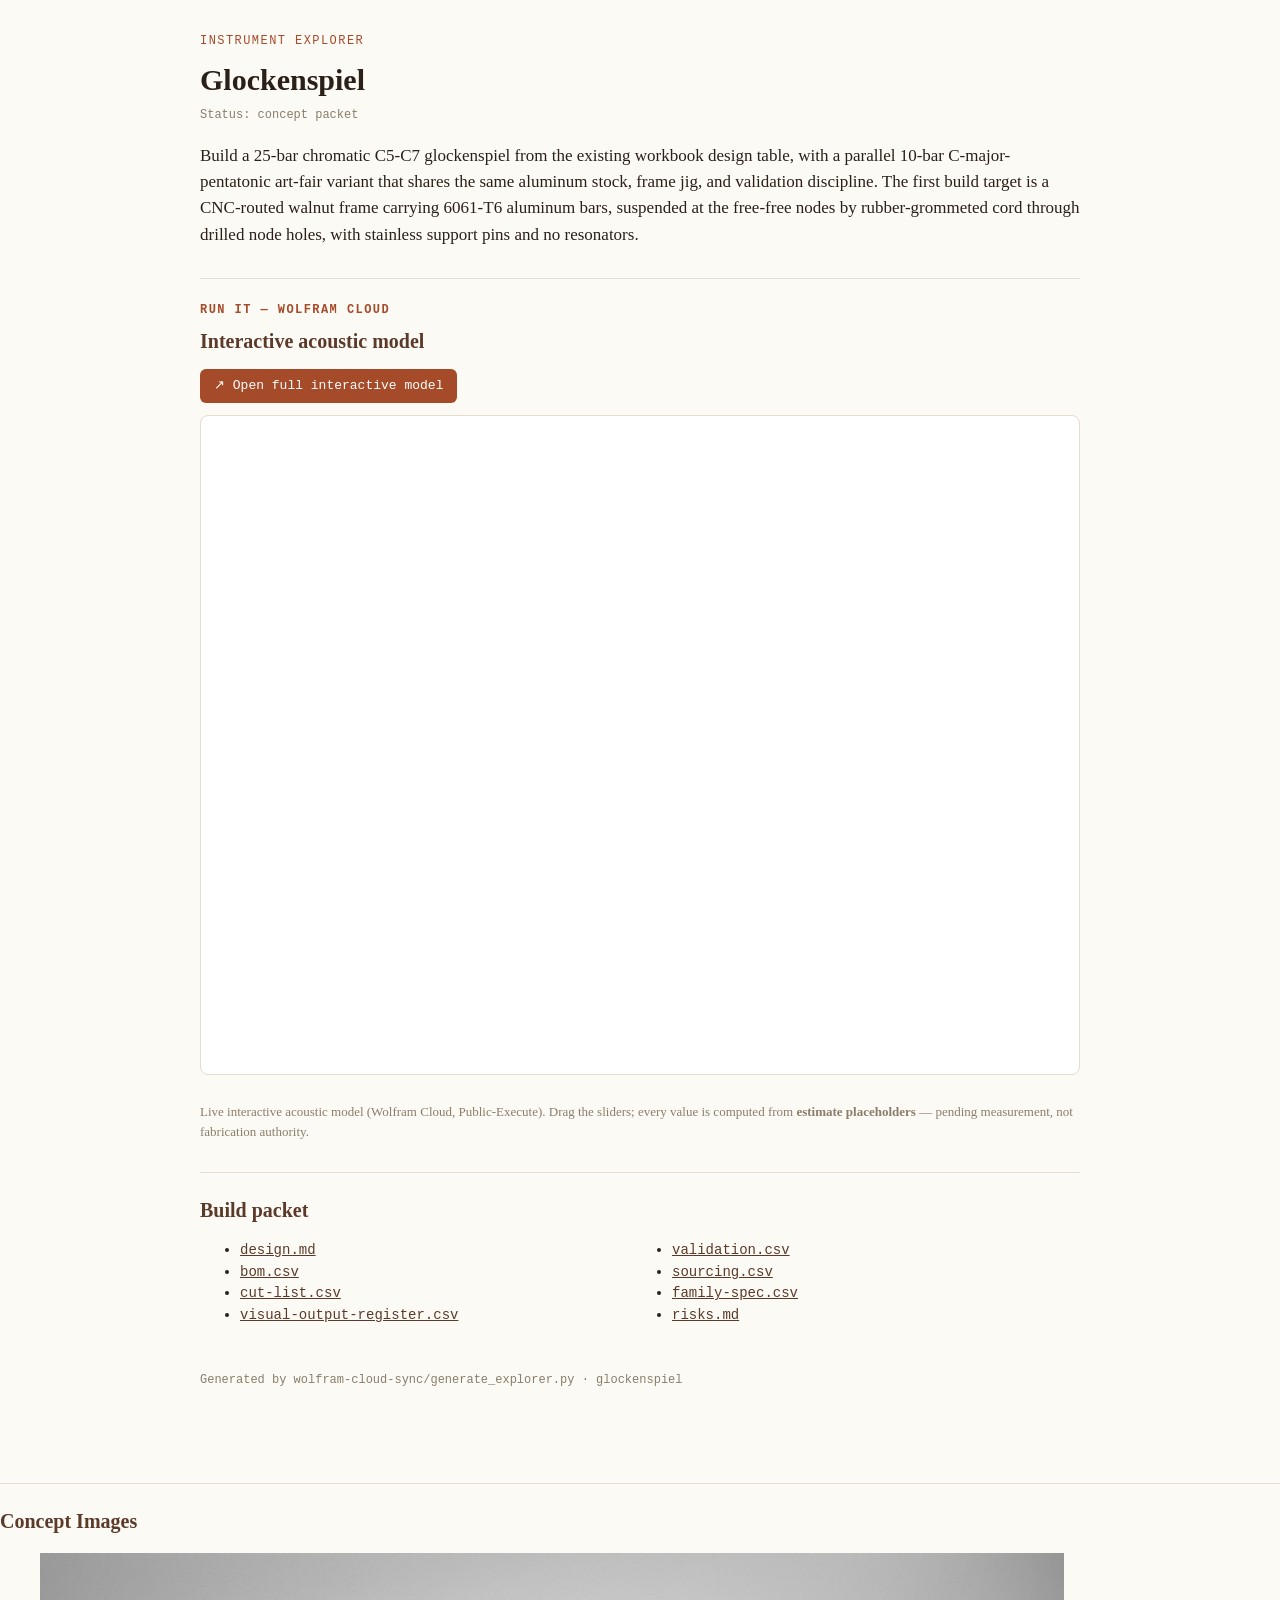
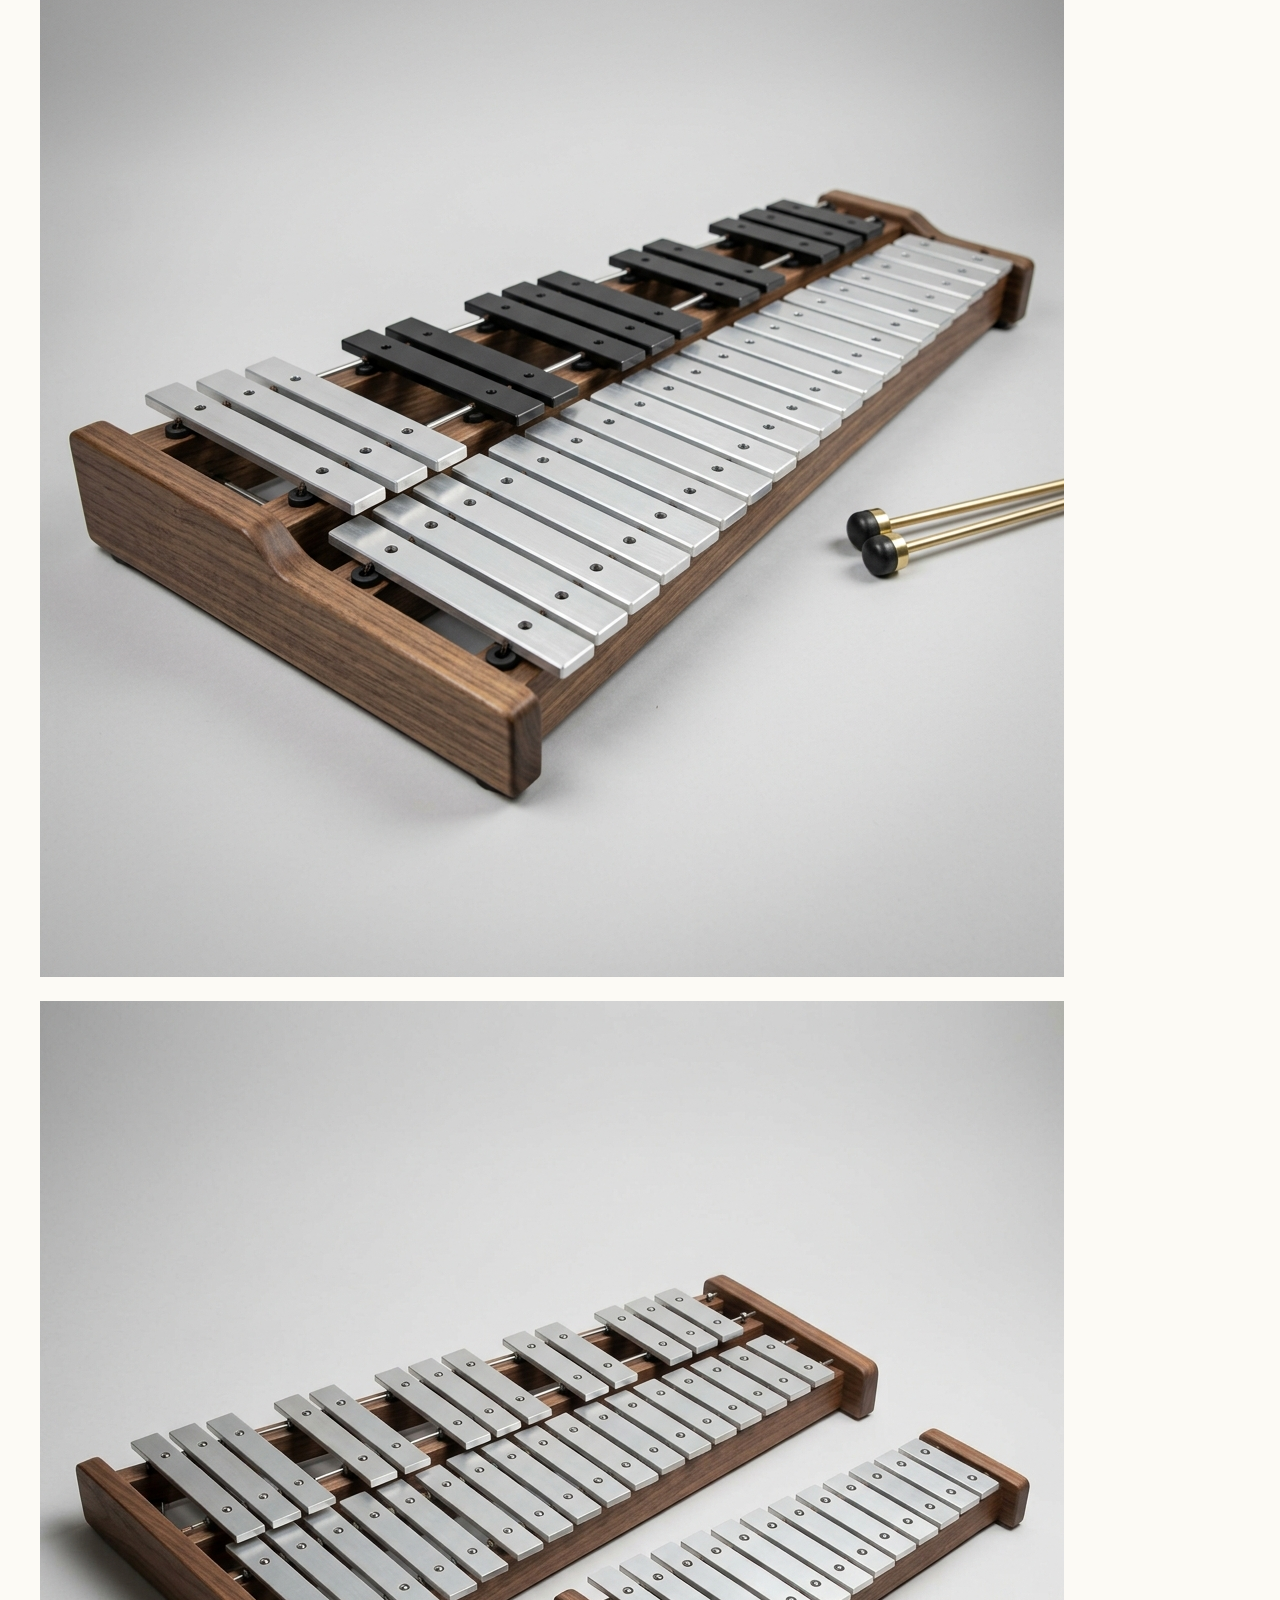
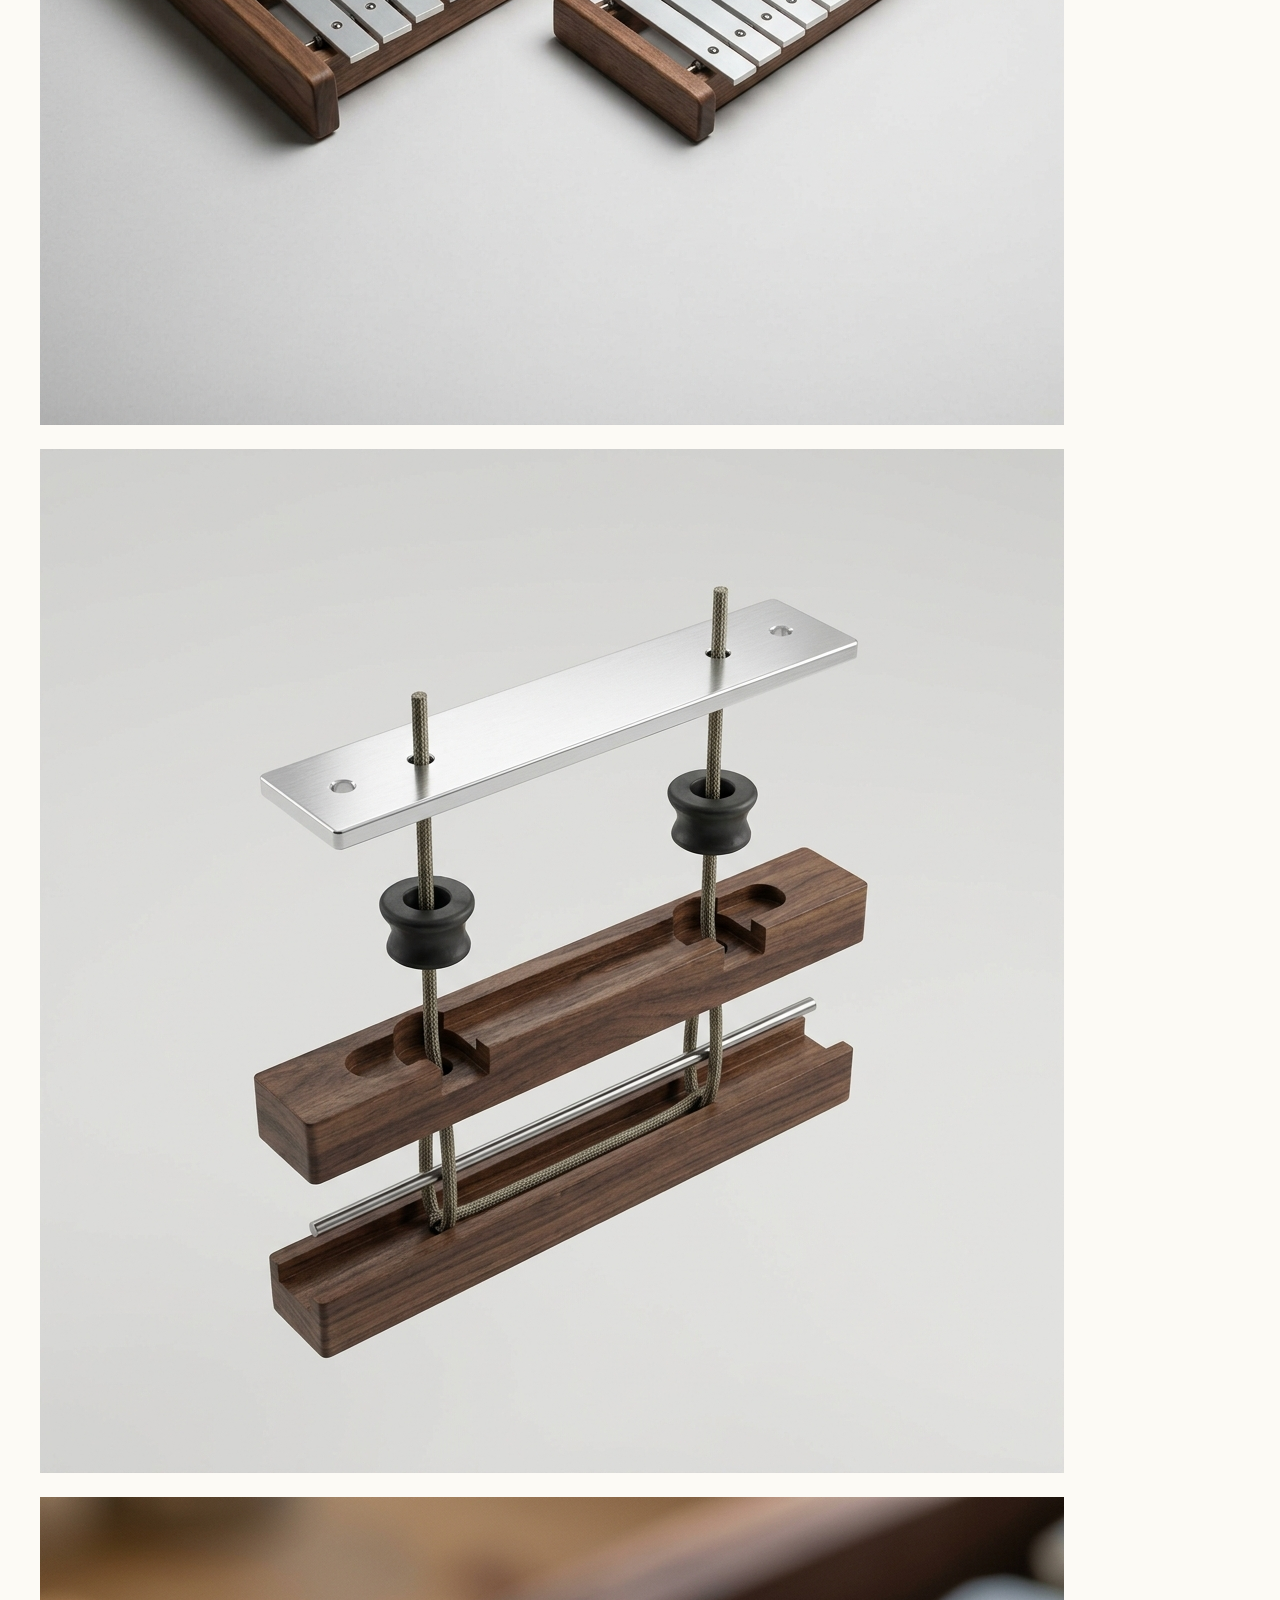
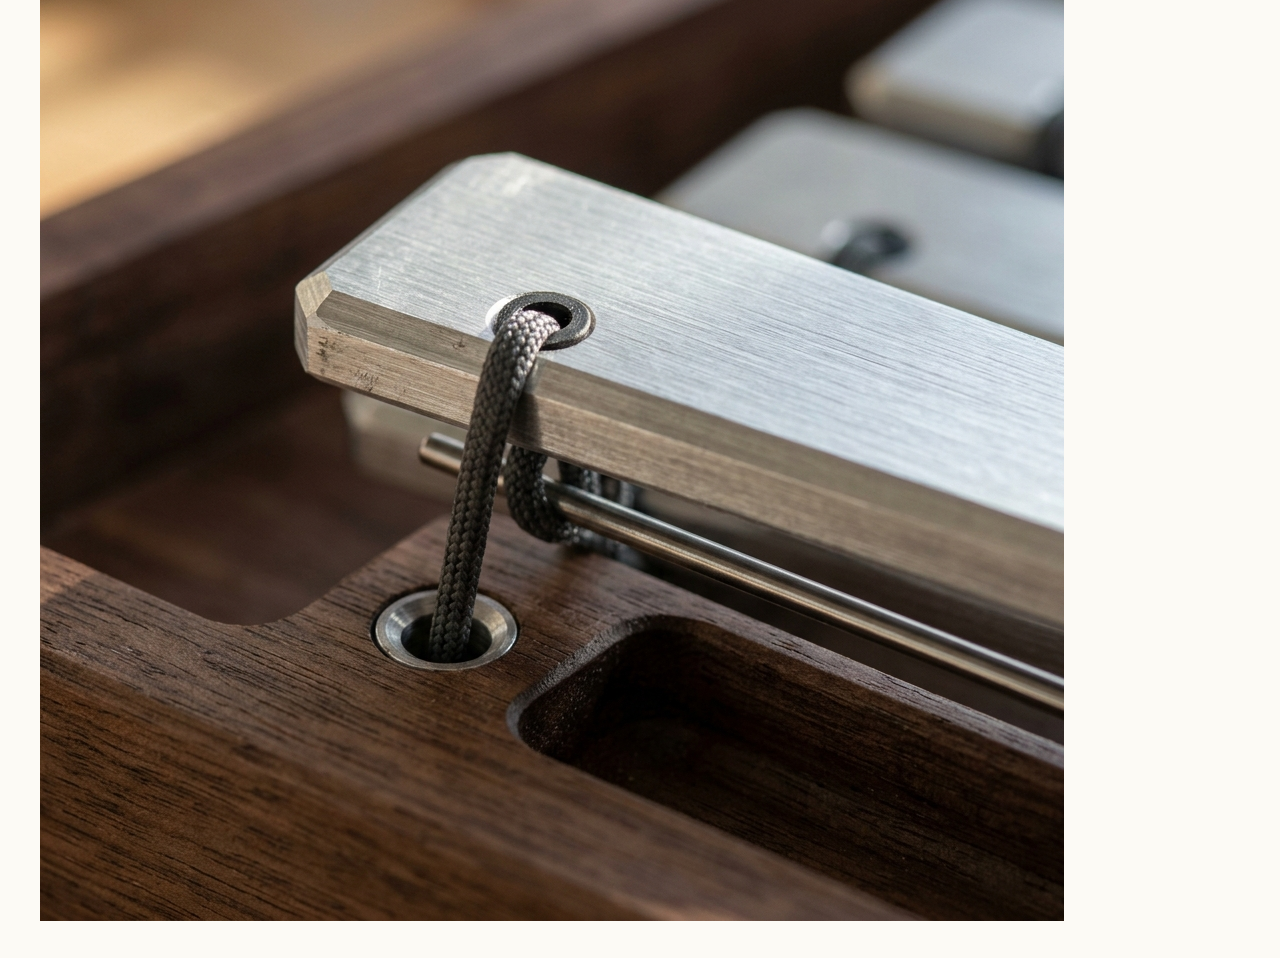
==== commit 4d3b2e92: "Wire 4 rendered concept image(s) into explorer gallery Co-Authored-By: Claude Opus 4.8 (1M context) " ====
--- a/explorer.html
+++ b/explorer.html
@@ -30,4 +30,12 @@
 <section id="files"><h2>Build packet</h2>
 <ul class="files"><li><a href="design.md" target="_blank">design.md</a></li><li><a href="bom.csv" target="_blank">bom.csv</a></li><li><a href="cut-list.csv" target="_blank">cut-list.csv</a></li><li><a href="visual-output-register.csv" target="_blank">visual-output-register.csv</a></li><li><a href="validation.csv" target="_blank">validation.csv</a></li><li><a href="sourcing.csv" target="_blank">sourcing.csv</a></li><li><a href="family-spec.csv" target="_blank">family-spec.csv</a></li><li><a href="risks.md" target="_blank">risks.md</a></li></ul></section>
 <footer>Generated by wolfram-cloud-sync/generate_explorer.py · glockenspiel</footer>
-</div></body></html>
+</div>
+<section id="concept-images">
+  <h2>Concept Images</h2>
+  <figure><img src="images/hero-render.png" alt="Glockenspiel — concept hero render" loading="lazy"></figure>
+  <figure><img src="images/family-group.png" alt="Glockenspiel — family group render" loading="lazy"></figure>
+  <figure><img src="images/exploded-diagram.png" alt="Glockenspiel — exploded assembly diagram" loading="lazy"></figure>
+  <figure><img src="images/macro/bar-grommet-mount.png" alt="Glockenspiel — macro detail: bar grommet mount" loading="lazy"></figure>
+</section>
+</body></html>
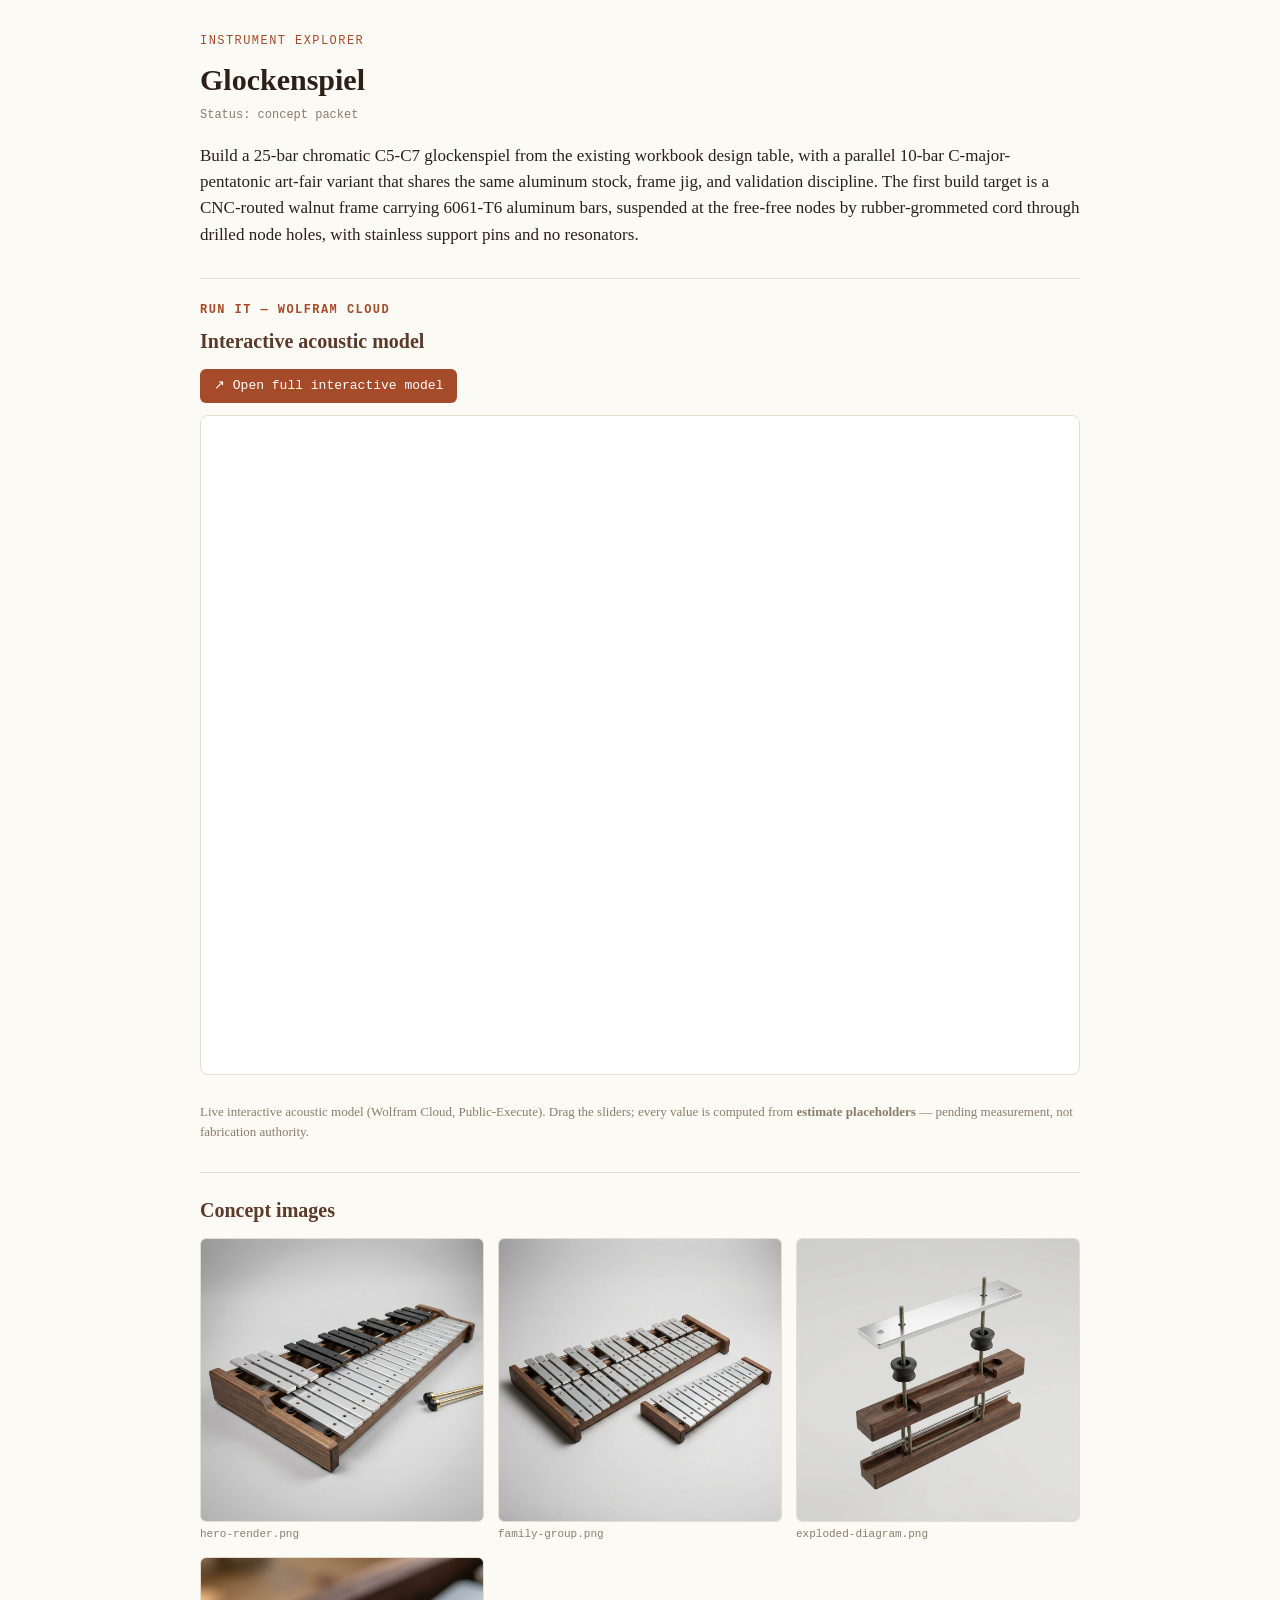
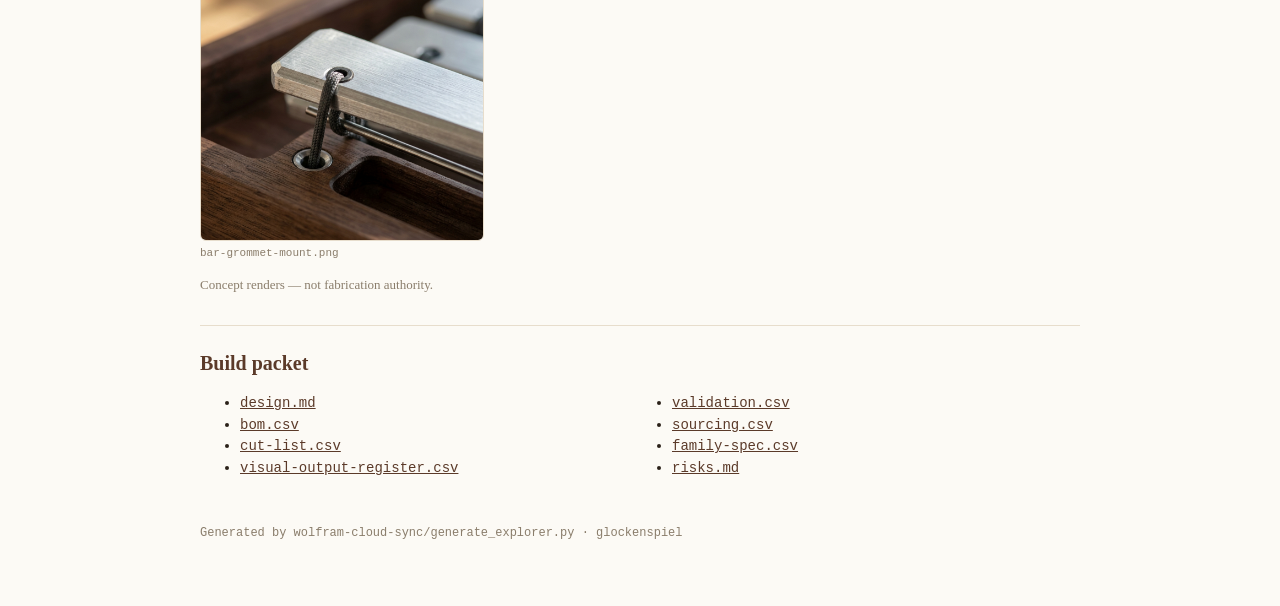
==== commit 90ce303a: "feat(wolfram): deploy interactive model + live explorer embed CloudDeploy Manipulate to Wolfram Clou" ====
--- a/explorer.html
+++ b/explorer.html
@@ -17,6 +17,9 @@
 .btn.primary{background:var(--accent);color:#fff}
 ul.files{font-family:var(--mono);font-size:14px;columns:2;gap:24px}
 ul.files a{color:var(--walnut)}
+.img-grid{display:grid;grid-template-columns:repeat(auto-fill,minmax(220px,1fr));gap:14px;margin:8px 0}
+.img-cell{margin:0}.img-cell img{width:100%;border:1px solid var(--rule);border-radius:6px;display:block;background:#fff}
+.img-cell figcaption{font-family:var(--mono);font-size:11px;color:var(--muted);margin-top:4px}
 .muted{color:var(--muted);font-size:13px}
 footer{margin-top:44px;color:var(--muted);font-size:12px;font-family:var(--mono)}
 </style></head>
@@ -25,17 +28,12 @@
 <p class="status">Status: concept packet</p></header>
 <p class="intro">Build a 25-bar chromatic C5-C7 glockenspiel from the existing workbook design table, with a parallel 10-bar C-major-pentatonic art-fair variant that shares the same aluminum stock, frame jig, and validation discipline. The first build target is a CNC-routed walnut frame carrying 6061-T6 aluminum bars, suspended at the free-free nodes by rubber-grommeted cord through drilled node holes, with stainless support pins and no resonators.</p>
 <section id="wolfram"><h2><span class="eyebrow">Run it — Wolfram Cloud</span>Interactive acoustic model</h2>
-<div class="wf-actions"><a class="btn primary" href="https://www.wolframcloud.com/obj/wrfcoin/Musical_Instruments/idiophones/glockenspiel/glockenspiel-starter.wl" target="_blank" rel="noopener">&#8599; Open full interactive model</a></div><iframe class="wf-frame" src="https://www.wolframcloud.com/obj/wrfcoin/Musical_Instruments/idiophones/glockenspiel/glockenspiel-starter.wl" title="Interactive Wolfram model" loading="lazy"></iframe><p class="muted">Live interactive acoustic model (Wolfram Cloud, Public-Execute). Drag the sliders; every value is computed from <strong>estimate placeholders</strong> — pending measurement, not fabrication authority.</p>
+<div class="wf-actions"><a class="btn primary" href="https://www.wolframcloud.com/obj/wrfcoin/Musical_Instruments/idiophones/glockenspiel/glockenspiel-interactive" target="_blank" rel="noopener">&#8599; Open full interactive model</a></div><iframe class="wf-frame" src="https://www.wolframcloud.com/obj/wrfcoin/Musical_Instruments/idiophones/glockenspiel/glockenspiel-interactive" title="Interactive Wolfram model" loading="lazy"></iframe><p class="muted">Live interactive acoustic model (Wolfram Cloud, Public-Execute). Drag the sliders; every value is computed from <strong>estimate placeholders</strong> — pending measurement, not fabrication authority.</p>
+</section>
+<section id="images"><h2>Concept images</h2>
+<div class="img-grid"><figure class="img-cell"><img src="images/hero-render.png" alt="glockenspiel — hero-render.png" loading="lazy"><figcaption>hero-render.png</figcaption></figure><figure class="img-cell"><img src="images/family-group.png" alt="glockenspiel — family-group.png" loading="lazy"><figcaption>family-group.png</figcaption></figure><figure class="img-cell"><img src="images/exploded-diagram.png" alt="glockenspiel — exploded-diagram.png" loading="lazy"><figcaption>exploded-diagram.png</figcaption></figure><figure class="img-cell"><img src="images/macro/bar-grommet-mount.png" alt="glockenspiel — bar-grommet-mount.png" loading="lazy"><figcaption>bar-grommet-mount.png</figcaption></figure></div><p class="muted">Concept renders — not fabrication authority.</p>
 </section>
 <section id="files"><h2>Build packet</h2>
 <ul class="files"><li><a href="design.md" target="_blank">design.md</a></li><li><a href="bom.csv" target="_blank">bom.csv</a></li><li><a href="cut-list.csv" target="_blank">cut-list.csv</a></li><li><a href="visual-output-register.csv" target="_blank">visual-output-register.csv</a></li><li><a href="validation.csv" target="_blank">validation.csv</a></li><li><a href="sourcing.csv" target="_blank">sourcing.csv</a></li><li><a href="family-spec.csv" target="_blank">family-spec.csv</a></li><li><a href="risks.md" target="_blank">risks.md</a></li></ul></section>
 <footer>Generated by wolfram-cloud-sync/generate_explorer.py · glockenspiel</footer>
-</div>
-<section id="concept-images">
-  <h2>Concept Images</h2>
-  <figure><img src="images/hero-render.png" alt="Glockenspiel — concept hero render" loading="lazy"></figure>
-  <figure><img src="images/family-group.png" alt="Glockenspiel — family group render" loading="lazy"></figure>
-  <figure><img src="images/exploded-diagram.png" alt="Glockenspiel — exploded assembly diagram" loading="lazy"></figure>
-  <figure><img src="images/macro/bar-grommet-mount.png" alt="Glockenspiel — macro detail: bar grommet mount" loading="lazy"></figure>
-</section>
-</body></html>
+</div></body></html>
